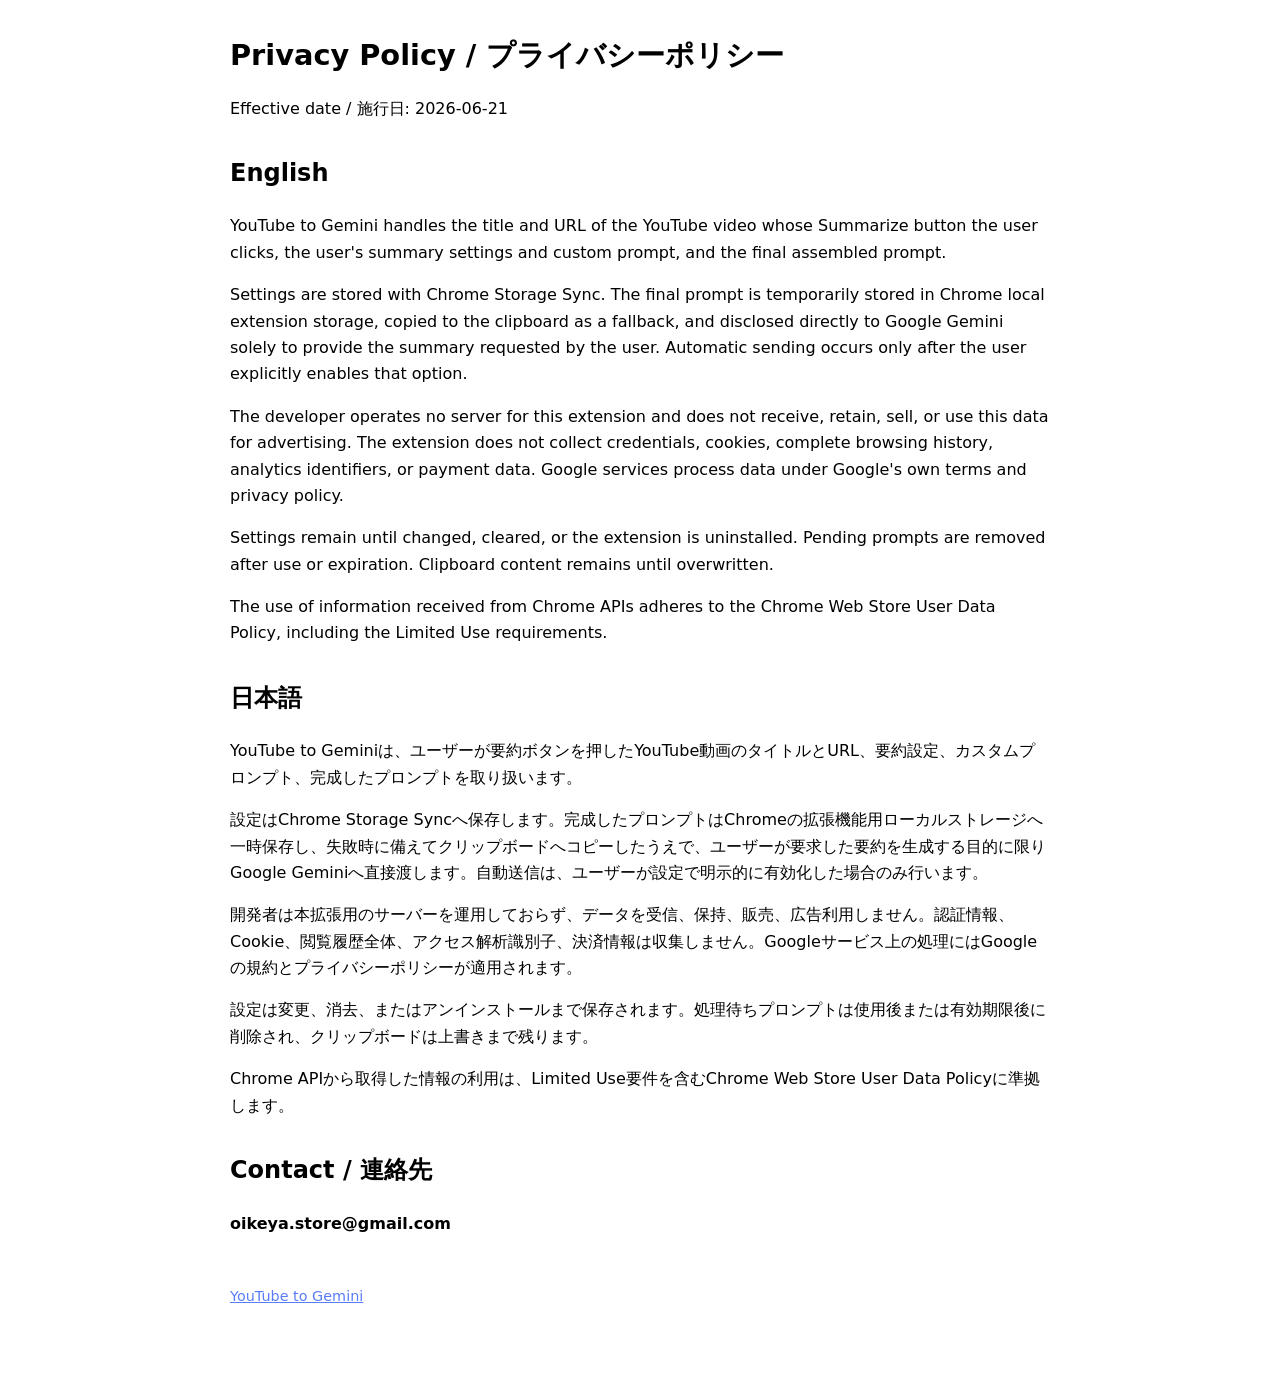
==== docs/privacy.html @ a2b8bf0c "first commit" ====
<!doctype html>
<html lang="en">
  <head><meta charset="utf-8"><meta name="viewport" content="width=device-width,initial-scale=1"><title>Privacy Policy — YouTube to Gemini</title><link rel="stylesheet" href="styles.css"></head>
  <body>
    <h1>Privacy Policy / プライバシーポリシー</h1>
    <p>Effective date / 施行日: 2026-06-21</p>
    <h2>English</h2>
    <p>YouTube to Gemini handles the title and URL of the YouTube video whose Summarize button the user clicks, the user's summary settings and custom prompt, and the final assembled prompt.</p>
    <p>Settings are stored with Chrome Storage Sync. The final prompt is temporarily stored in Chrome local extension storage, copied to the clipboard as a fallback, and disclosed directly to Google Gemini solely to provide the summary requested by the user. Automatic sending occurs only after the user explicitly enables that option.</p>
    <p>The developer operates no server for this extension and does not receive, retain, sell, or use this data for advertising. The extension does not collect credentials, cookies, complete browsing history, analytics identifiers, or payment data. Google services process data under Google's own terms and privacy policy.</p>
    <p>Settings remain until changed, cleared, or the extension is uninstalled. Pending prompts are removed after use or expiration. Clipboard content remains until overwritten.</p>
    <p>The use of information received from Chrome APIs adheres to the Chrome Web Store User Data Policy, including the Limited Use requirements.</p>
    <h2>日本語</h2>
    <p>YouTube to Geminiは、ユーザーが要約ボタンを押したYouTube動画のタイトルとURL、要約設定、カスタムプロンプト、完成したプロンプトを取り扱います。</p>
    <p>設定はChrome Storage Syncへ保存します。完成したプロンプトはChromeの拡張機能用ローカルストレージへ一時保存し、失敗時に備えてクリップボードへコピーしたうえで、ユーザーが要求した要約を生成する目的に限りGoogle Geminiへ直接渡します。自動送信は、ユーザーが設定で明示的に有効化した場合のみ行います。</p>
    <p>開発者は本拡張用のサーバーを運用しておらず、データを受信、保持、販売、広告利用しません。認証情報、Cookie、閲覧履歴全体、アクセス解析識別子、決済情報は収集しません。Googleサービス上の処理にはGoogleの規約とプライバシーポリシーが適用されます。</p>
    <p>設定は変更、消去、またはアンインストールまで保存されます。処理待ちプロンプトは使用後または有効期限後に削除され、クリップボードは上書きまで残ります。</p>
    <p>Chrome APIから取得した情報の利用は、Limited Use要件を含むChrome Web Store User Data Policyに準拠します。</p>
    <h2>Contact / 連絡先</h2><p><strong>oikeya.store@gmail.com</strong></p>
    <footer><a href="index.html">YouTube to Gemini</a></footer>
  </body>
</html>
---- docs/styles.css ----
:root { color-scheme: light dark; font-family: system-ui, sans-serif; line-height: 1.65; }
body { max-width: 820px; margin: 0 auto; padding: 32px 20px 64px; }
header { display: flex; align-items: center; gap: 14px; margin-bottom: 32px; }
header img { width: 56px; height: 56px; }
h1 { margin: 0; font-size: 1.8rem; }
h2 { margin-top: 2rem; }
a { color: #5b7cfa; }
.notice { padding: 14px 16px; border-radius: 12px; background: color-mix(in srgb, #3949ab 14%, transparent); }
footer { margin-top: 48px; color: #777; font-size: .9rem; }
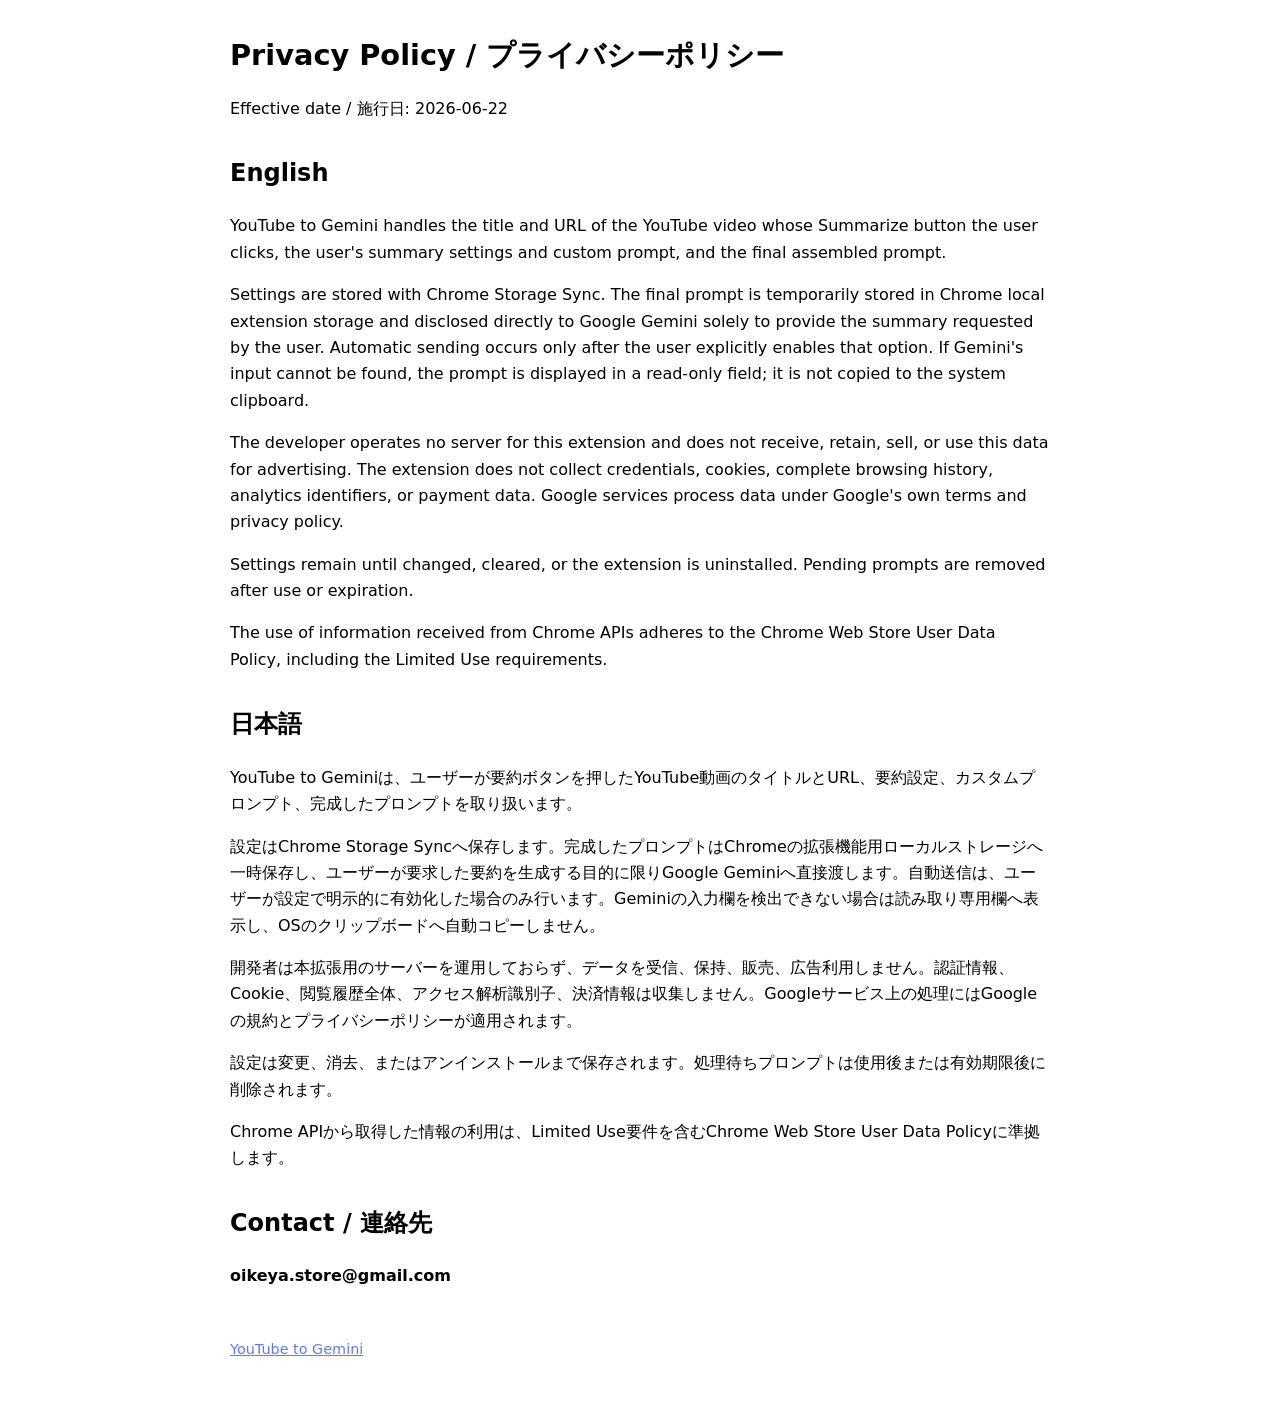
==== commit 96f26c62: "Remove permission of clipboardWrite" ====
--- a/docs/privacy.html
+++ b/docs/privacy.html
@@ -3,18 +3,18 @@
   <head><meta charset="utf-8"><meta name="viewport" content="width=device-width,initial-scale=1"><title>Privacy Policy — YouTube to Gemini</title><link rel="stylesheet" href="styles.css"></head>
   <body>
     <h1>Privacy Policy / プライバシーポリシー</h1>
-    <p>Effective date / 施行日: 2026-06-21</p>
+    <p>Effective date / 施行日: 2026-06-22</p>
     <h2>English</h2>
     <p>YouTube to Gemini handles the title and URL of the YouTube video whose Summarize button the user clicks, the user's summary settings and custom prompt, and the final assembled prompt.</p>
-    <p>Settings are stored with Chrome Storage Sync. The final prompt is temporarily stored in Chrome local extension storage, copied to the clipboard as a fallback, and disclosed directly to Google Gemini solely to provide the summary requested by the user. Automatic sending occurs only after the user explicitly enables that option.</p>
+    <p>Settings are stored with Chrome Storage Sync. The final prompt is temporarily stored in Chrome local extension storage and disclosed directly to Google Gemini solely to provide the summary requested by the user. Automatic sending occurs only after the user explicitly enables that option. If Gemini's input cannot be found, the prompt is displayed in a read-only field; it is not copied to the system clipboard.</p>
     <p>The developer operates no server for this extension and does not receive, retain, sell, or use this data for advertising. The extension does not collect credentials, cookies, complete browsing history, analytics identifiers, or payment data. Google services process data under Google's own terms and privacy policy.</p>
-    <p>Settings remain until changed, cleared, or the extension is uninstalled. Pending prompts are removed after use or expiration. Clipboard content remains until overwritten.</p>
+    <p>Settings remain until changed, cleared, or the extension is uninstalled. Pending prompts are removed after use or expiration.</p>
     <p>The use of information received from Chrome APIs adheres to the Chrome Web Store User Data Policy, including the Limited Use requirements.</p>
     <h2>日本語</h2>
     <p>YouTube to Geminiは、ユーザーが要約ボタンを押したYouTube動画のタイトルとURL、要約設定、カスタムプロンプト、完成したプロンプトを取り扱います。</p>
-    <p>設定はChrome Storage Syncへ保存します。完成したプロンプトはChromeの拡張機能用ローカルストレージへ一時保存し、失敗時に備えてクリップボードへコピーしたうえで、ユーザーが要求した要約を生成する目的に限りGoogle Geminiへ直接渡します。自動送信は、ユーザーが設定で明示的に有効化した場合のみ行います。</p>
+    <p>設定はChrome Storage Syncへ保存します。完成したプロンプトはChromeの拡張機能用ローカルストレージへ一時保存し、ユーザーが要求した要約を生成する目的に限りGoogle Geminiへ直接渡します。自動送信は、ユーザーが設定で明示的に有効化した場合のみ行います。Geminiの入力欄を検出できない場合は読み取り専用欄へ表示し、OSのクリップボードへ自動コピーしません。</p>
     <p>開発者は本拡張用のサーバーを運用しておらず、データを受信、保持、販売、広告利用しません。認証情報、Cookie、閲覧履歴全体、アクセス解析識別子、決済情報は収集しません。Googleサービス上の処理にはGoogleの規約とプライバシーポリシーが適用されます。</p>
-    <p>設定は変更、消去、またはアンインストールまで保存されます。処理待ちプロンプトは使用後または有効期限後に削除され、クリップボードは上書きまで残ります。</p>
+    <p>設定は変更、消去、またはアンインストールまで保存されます。処理待ちプロンプトは使用後または有効期限後に削除されます。</p>
     <p>Chrome APIから取得した情報の利用は、Limited Use要件を含むChrome Web Store User Data Policyに準拠します。</p>
     <h2>Contact / 連絡先</h2><p><strong>oikeya.store@gmail.com</strong></p>
     <footer><a href="index.html">YouTube to Gemini</a></footer>
